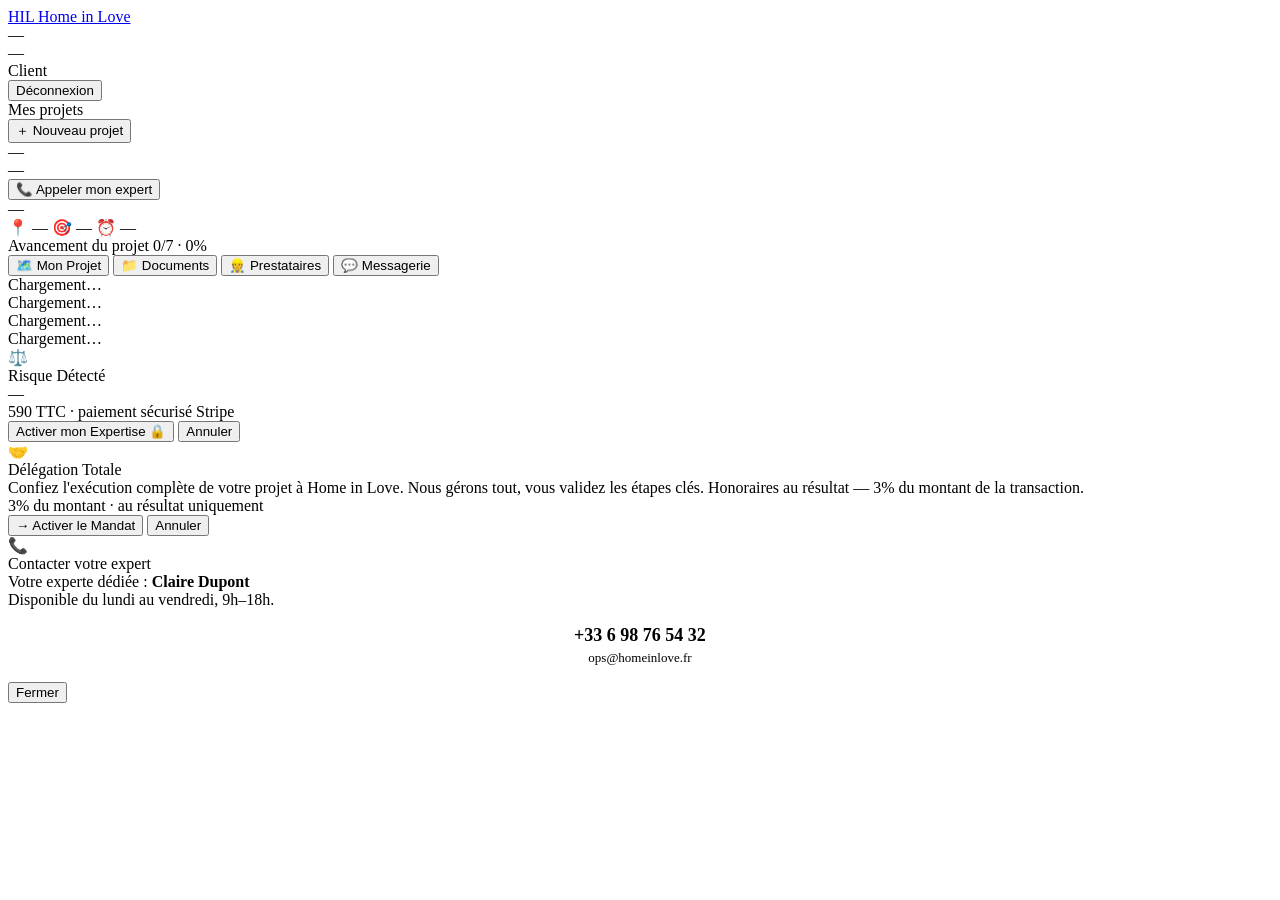
==== dashboard.html @ 9dee85a4 "Create dashboard.html" ====
<!DOCTYPE html>
<html lang="fr">
<head>
<meta charset="UTF-8">
<meta name="viewport" content="width=device-width, initial-scale=1.0">
<title>Mon Plan de Vol — Home in Love</title>
<link rel="preconnect" href="https://fonts.googleapis.com">
<link rel="preconnect" href="https://fonts.gstatic.com" crossorigin>
<link href="https://fonts.googleapis.com/css2?family=Lora:ital,wght@0,400;0,600;1,400&family=Plus+Jakarta+Sans:wght@400;600;700;800&display=swap" rel="stylesheet">
<link rel="stylesheet" href="base.css">
<link rel="stylesheet" href="dashboard.css">
</head>
<body>

<!-- ═══════════════════════════════════════════════════════ NAVBAR ══ -->
<nav class="navbar">
  <div class="nav-inner">
    <a href="index.html" class="logo">
      <span class="logo-mark">HIL</span>
      <span class="logo-text">Home in Love</span>
    </a>
    <div class="nav-user">
      <div class="nav-avatar" id="navAvatar">—</div>
      <div class="nav-user-info">
        <div class="nav-user-name" id="navName">—</div>
        <div class="nav-user-role">Client</div>
      </div>
    </div>
    <div class="nav-right">
      <button class="btn-logout" onclick="authLogout()">Déconnexion</button>
    </div>
  </div>
</nav>

<!-- ══════════════════════════════════════════ ONBOARDING BANNER ══ -->
<div class="onboarding-banner" id="onboardingBanner" style="display:none">
  <div class="onboarding-content">
    <div class="onboarding-icon">🗺️</div>
    <div>
      <div class="onboarding-title">Bienvenue sur votre Plan de Vol</div>
      <div class="onboarding-text">Home in Love coordonne votre projet immobilier de A à Z, avec transparence et rigueur. Suivez chaque étape, accédez à vos documents et échangez avec votre expert — tout en un seul endroit.</div>
    </div>
  </div>
  <button class="onboarding-close" onclick="closeOnboarding()">✕</button>
</div>

<!-- ════════════════════════════════════════════════ APP SHELL ══ -->
<div class="app-shell">

  <!-- SIDEBAR -->
  <aside class="dash-sidebar">
    <div class="sidebar-section">
      <div class="sidebar-section-label">Mes projets</div>
    </div>
    <div class="project-list" id="sidebarProjectList"></div>
    <div class="sidebar-footer">
      <button class="btn btn-primary btn-sm w-full" onclick="openNewProject()">＋ Nouveau projet</button>
    </div>
  </aside>

  <!-- MAIN -->
  <main class="dash-main">

    <!-- PROJECT HEADER -->
    <div class="proj-header">
      <div class="proj-header-top">
        <div class="proj-header-left">
          <div class="proj-header-badge" id="projBadge">—</div>
          <div class="proj-header-offre" id="projOffreBadge">—</div>
        </div>
        <div class="proj-header-ctas">
          <button class="btn-cta-expert" onclick="openExpertModal()">📞 Appeler mon expert</button>
          <button class="btn-cta-deleguer" id="ctaDeleguer" style="display:none" onclick="openDeleguerModal()">🤝 Tout déléguer</button>
        </div>
      </div>
      <div class="proj-header-title" id="projTitle">—</div>
      <div class="proj-header-meta">
        <span>📍 <span id="projAdresse">—</span></span>
        <span>🎯 <span id="projObjectif">—</span></span>
        <span>⏰ <span id="projDeadline">—</span></span>
      </div>
      <div class="proj-progress-row">
        <span>Avancement du projet</span>
        <span id="projProgressPct">0/7 · 0%</span>
      </div>
      <div class="proj-progress-bar">
        <div class="proj-progress-fill" id="projProgressFill" style="width:0%"></div>
      </div>
    </div>

    <!-- TABS -->
    <div class="dash-tabs">
      <button class="dash-tab active" data-tab="tab-projet">🗺️ Mon Projet</button>
      <button class="dash-tab" data-tab="tab-documents">📁 Documents</button>
      <button class="dash-tab" data-tab="tab-prestataires">👷 Prestataires</button>
      <button class="dash-tab" data-tab="tab-messagerie">💬 Messagerie</button>
    </div>

    <!-- TAB: MON PROJET -->
    <div class="tab-pane active" id="tab-projet">
      <div id="projetContent">
        <div class="loading-state">Chargement…</div>
      </div>
    </div>

    <!-- TAB: DOCUMENTS -->
    <div class="tab-pane" id="tab-documents">
      <div id="docsContent">
        <div class="loading-state">Chargement…</div>
      </div>
    </div>

    <!-- TAB: PRESTATAIRES -->
    <div class="tab-pane" id="tab-prestataires">
      <div id="prestContent">
        <div class="loading-state">Chargement…</div>
      </div>
    </div>

    <!-- TAB: MESSAGERIE -->
    <div class="tab-pane" id="tab-messagerie">
      <div id="msgContent">
        <div class="loading-state">Chargement…</div>
      </div>
    </div>

  </main>
</div>

<!-- ══════════════════════════════════════ MODAL EXPERTISE ══ -->
<div class="modal-overlay" id="expertiseModal" onclick="closeModalOutside(event,'expertiseModal')">
  <div class="modal-box">
    <div class="modal-expertise-icon" id="expertiseModalIcon">⚖️</div>
    <div class="modal-title" id="expertiseModalTitle">Risque Détecté</div>
    <div class="modal-desc" id="expertiseModalDesc">—</div>
    <div class="modal-price"><span id="expertiseModalPrix">590</span> <span class="modal-price-note">TTC · paiement sécurisé Stripe</span></div>
    <button class="btn-modal-primary" id="expertiseModalBtn">Activer mon Expertise 🔒</button>
    <button class="btn-modal-secondary" onclick="closeModal('expertiseModal')">Annuler</button>
  </div>
</div>

<!-- ══════════════════════════════════════ MODAL DÉLÉGUER ══ -->
<div class="modal-overlay" id="deleguerModal" onclick="closeModalOutside(event,'deleguerModal')">
  <div class="modal-box">
    <div class="modal-expertise-icon">🤝</div>
    <div class="modal-title">Délégation Totale</div>
    <div class="modal-desc">Confiez l'exécution complète de votre projet à Home in Love. Nous gérons tout, vous validez les étapes clés. Honoraires au résultat — 3% du montant de la transaction.</div>
    <div class="modal-price">3% <span class="modal-price-note">du montant · au résultat uniquement</span></div>
    <button class="btn-modal-primary" onclick="closeModal('deleguerModal')">→ Activer le Mandat</button>
    <button class="btn-modal-secondary" onclick="closeModal('deleguerModal')">Annuler</button>
  </div>
</div>

<!-- ══════════════════════════════════════ MODAL EXPERT ══ -->
<div class="modal-overlay" id="expertModal" onclick="closeModalOutside(event,'expertModal')">
  <div class="modal-box">
    <div class="modal-expertise-icon">📞</div>
    <div class="modal-title">Contacter votre expert</div>
    <div class="modal-desc">Votre experte dédiée : <strong>Claire Dupont</strong><br>Disponible du lundi au vendredi, 9h–18h.</div>
    <div style="margin:16px 0;text-align:center">
      <div style="font-size:18px;font-weight:700">+33 6 98 76 54 32</div>
      <div style="font-size:13px;color:var(--muted);margin-top:4px">ops@homeinlove.fr</div>
    </div>
    <button class="btn-modal-primary" onclick="closeModal('expertModal')">Fermer</button>
  </div>
</div>

<script src="auth.js"></script>
<script src="dashboard.js"></script>
</body>
</html>
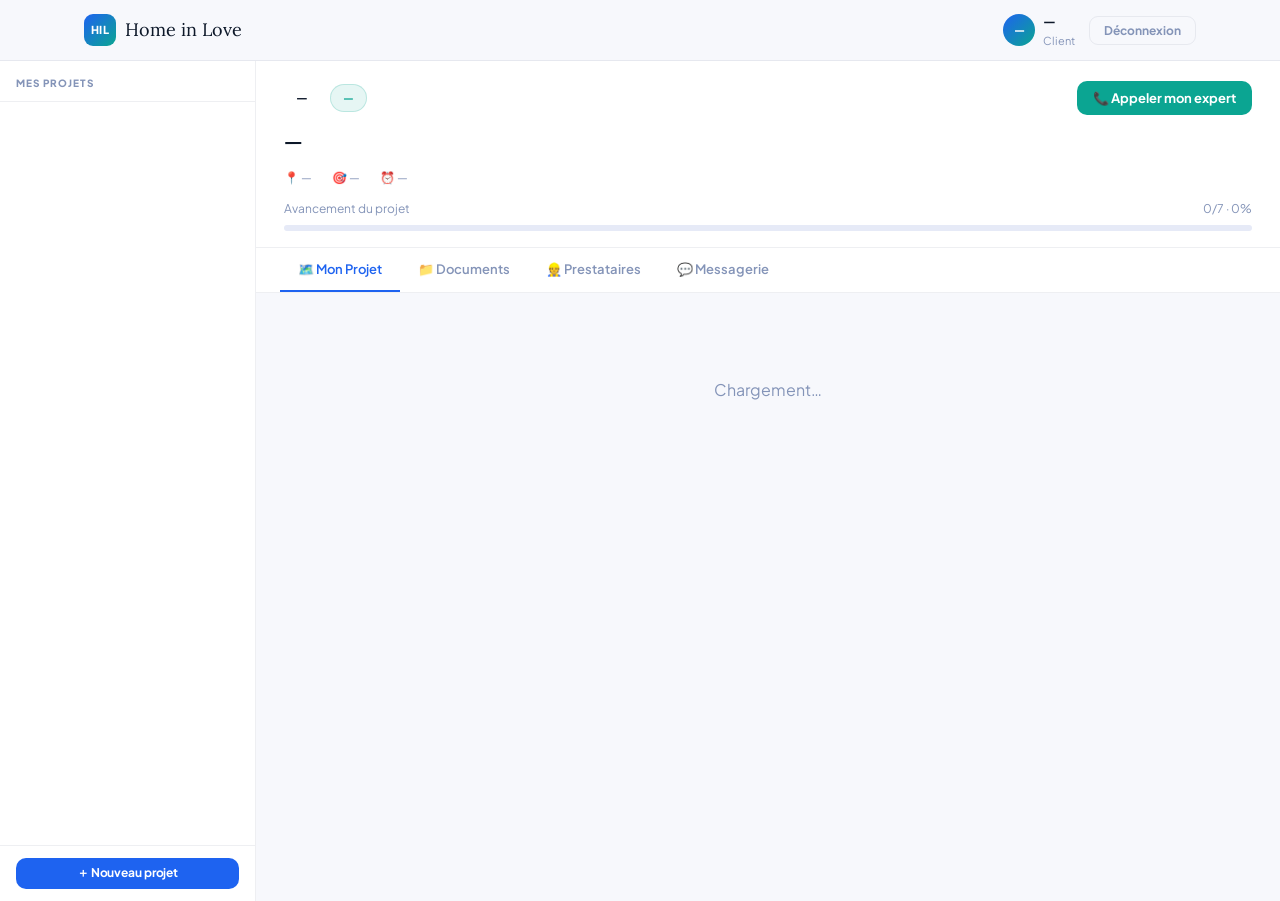
==== commit 8c201eb4: "Update dashboard.html" ====
--- a/dashboard.html
+++ b/dashboard.html
@@ -7,8 +7,8 @@
 <link rel="preconnect" href="https://fonts.googleapis.com">
 <link rel="preconnect" href="https://fonts.gstatic.com" crossorigin>
 <link href="https://fonts.googleapis.com/css2?family=Lora:ital,wght@0,400;0,600;1,400&family=Plus+Jakarta+Sans:wght@400;600;700;800&display=swap" rel="stylesheet">
-<link rel="stylesheet" href="base.css">
-<link rel="stylesheet" href="dashboard.css">
+<link rel="stylesheet" href="css/base.css">
+<link rel="stylesheet" href="css/dashboard.css">
 </head>
 <body>
 
@@ -159,13 +159,13 @@
     <div class="modal-desc">Votre experte dédiée : <strong>Claire Dupont</strong><br>Disponible du lundi au vendredi, 9h–18h.</div>
     <div style="margin:16px 0;text-align:center">
       <div style="font-size:18px;font-weight:700">+33 6 98 76 54 32</div>
-      <div style="font-size:13px;color:var(--muted);margin-top:4px">ops@homeinlove.fr</div>
+      <div style="font-size:13px;color:var(--muted);margin-top:4px"><a href="/cdn-cgi/l/email-protection" class="__cf_email__" data-cfemail="a6c9d6d5e6cec9cbc3cfc8cac9d0c388c0d4">[email&#160;protected]</a></div>
     </div>
-    <button class="btn-modal-primary" onclick="closeModal('expertModal')">Fermer</button>
+    <button class="btn-modal-primary" onclick="closeModal('expertModal')>Fermer</button>
   </div>
 </div>
 
-<script src="auth.js"></script>
-<script src="dashboard.js"></script>
+<script src="js/auth.js"></script>
+<script src="js/dashboard.js"></script>
 </body>
 </html>
--- a/css/base.css
+++ b/css/base.css
@@ -0,0 +1,476 @@
+/* ─── VARIABLES ──────────────────────────────────────────────────────────── */
+:root {
+  --accent:   #1e63f0;
+  --accent-l: rgba(30,99,240,0.09);
+  --teal:     #0ba592;
+  --teal-l:   rgba(11,165,146,0.09);
+  --gold:     #c47a00;
+  --gold-l:   rgba(196,122,0,0.09);
+  --green:    #16a34a;
+  --green-l:  rgba(22,163,74,0.09);
+  --purple:   #7c3aed;
+  --purple-l: rgba(124,58,237,0.09);
+  --red:      #e02424;
+
+  /* Light theme */
+  --bg:      #f7f8fc;
+  --surf:    #ffffff;
+  --surf2:   #f0f3fb;
+  --surf3:   #e6eaf7;
+  --border:  rgba(15,30,80,0.07);
+  --text:    #0d1829;
+  --muted:   #8494b8;
+  --shadow:  rgba(0,0,0,0.07);
+}
+
+body.dark {
+  --bg:      #08111e;
+  --surf:    #101826;
+  --surf2:   #19243a;
+  --surf3:   #212d45;
+  --border:  rgba(255,255,255,0.06);
+  --text:    #dde4f8;
+  --muted:   #4e6080;
+  --shadow:  rgba(0,0,0,0.3);
+}
+
+/* ─── RESET ──────────────────────────────────────────────────────────────── */
+*, *::before, *::after { box-sizing: border-box; margin: 0; padding: 0; }
+html { scroll-behavior: smooth; }
+body {
+  font-family: 'Plus Jakarta Sans', sans-serif;
+  background: var(--bg);
+  color: var(--text);
+  transition: background 0.35s, color 0.35s;
+  line-height: 1.6;
+}
+a { text-decoration: none; color: inherit; }
+button { font-family: inherit; cursor: pointer; }
+img { max-width: 100%; }
+::-webkit-scrollbar { width: 5px; }
+::-webkit-scrollbar-thumb { background: var(--surf3); border-radius: 3px; }
+
+/* ─── TYPOGRAPHY ─────────────────────────────────────────────────────────── */
+.lora { font-family: 'Lora', serif; }
+h1, h2, h3 { font-family: 'Lora', serif; line-height: 1.15; }
+h1 { font-size: clamp(32px, 5vw, 58px); font-weight: 600; }
+h2 { font-size: clamp(24px, 3.5vw, 38px); font-weight: 600; }
+h3 { font-size: 16px; font-weight: 700; font-family: 'Plus Jakarta Sans', sans-serif; }
+
+.text-accent  { color: var(--accent); }
+.text-teal    { color: var(--teal); }
+.text-gold    { color: var(--gold); }
+.text-green   { color: var(--green); }
+.text-purple  { color: var(--purple); }
+.text-muted   { color: var(--muted); }
+.text-center  { text-align: center; }
+
+.gradient-text {
+  background: linear-gradient(135deg, var(--accent) 0%, var(--teal) 100%);
+  -webkit-background-clip: text;
+  -webkit-text-fill-color: transparent;
+  background-clip: text;
+}
+
+/* ─── LAYOUT ─────────────────────────────────────────────────────────────── */
+.container {
+  max-width: 1160px;
+  margin: 0 auto;
+  padding: 0 24px;
+}
+.section { padding: 72px 0; }
+.section-tinted { background: var(--surf2); }
+
+/* ─── CARD ───────────────────────────────────────────────────────────────── */
+.card {
+  background: var(--surf);
+  border: 1px solid var(--border);
+  border-radius: 18px;
+  transition: box-shadow 0.22s, transform 0.22s;
+}
+.card-lift:hover {
+  transform: translateY(-3px);
+  box-shadow: 0 14px 40px var(--shadow);
+}
+
+/* ─── BUTTONS ────────────────────────────────────────────────────────────── */
+.btn {
+  display: inline-flex;
+  align-items: center;
+  justify-content: center;
+  gap: 6px;
+  border: none;
+  border-radius: 12px;
+  font-weight: 700;
+  font-size: 14px;
+  padding: 11px 22px;
+  cursor: pointer;
+  transition: all 0.18s;
+  letter-spacing: -0.01em;
+  white-space: nowrap;
+}
+.btn-sm  { padding: 8px 16px; font-size: 13px; border-radius: 10px; }
+.btn-lg  { padding: 14px 30px; font-size: 15px; }
+.w-full  { width: 100%; justify-content: center; }
+
+.btn-primary {
+  background: var(--accent);
+  color: #fff;
+}
+.btn-primary:hover {
+  filter: brightness(1.1);
+  transform: translateY(-1px);
+  box-shadow: 0 8px 24px rgba(30,99,240,0.4);
+}
+
+.btn-teal {
+  background: var(--teal);
+  color: #fff;
+}
+.btn-teal:hover {
+  filter: brightness(1.08);
+  transform: translateY(-1px);
+  box-shadow: 0 8px 24px rgba(11,165,146,0.4);
+}
+
+.btn-outline {
+  background: transparent;
+  color: var(--text);
+  border: 1.5px solid var(--border);
+}
+.btn-outline:hover {
+  background: var(--surf2);
+  border-color: var(--muted);
+}
+
+.btn-ghost {
+  background: transparent;
+  color: var(--muted);
+  border: none;
+  font-size: 13px;
+  font-weight: 600;
+  padding: 6px 10px;
+  border-radius: 8px;
+}
+.btn-ghost:hover { background: var(--surf2); color: var(--text); }
+
+/* ─── NAVBAR ─────────────────────────────────────────────────────────────── */
+.navbar {
+  position: sticky;
+  top: 0;
+  z-index: 100;
+  background: rgba(var(--bg-rgb, 247,248,252), 0.88);
+  backdrop-filter: blur(22px);
+  border-bottom: 1px solid var(--border);
+  transition: background 0.35s;
+}
+body.dark .navbar { background: rgba(8,17,30,0.9); }
+body.light .navbar { background: rgba(247,248,252,0.9); }
+
+.nav-inner {
+  max-width: 1160px;
+  margin: 0 auto;
+  padding: 0 24px;
+  height: 60px;
+  display: flex;
+  align-items: center;
+  gap: 16px;
+}
+
+.logo {
+  display: flex;
+  align-items: center;
+  gap: 9px;
+  flex-shrink: 0;
+}
+.logo-mark {
+  width: 32px;
+  height: 32px;
+  border-radius: 9px;
+  background: linear-gradient(135deg, var(--accent), var(--teal));
+  display: flex;
+  align-items: center;
+  justify-content: center;
+  color: #fff;
+  font-size: 16px;
+  font-weight: 800;
+  overflow: hidden;
+}
+.logo-mark img { width: 100%; height: 100%; object-fit: cover; }
+.logo-text {
+  font-family: 'Lora', serif;
+  font-size: 19px;
+  color: var(--text);
+}
+
+.nav-links {
+  display: flex;
+  align-items: center;
+  gap: 2px;
+  flex: 1;
+  justify-content: center;
+}
+.nav-link {
+  background: transparent;
+  border: none;
+  padding: 8px 14px;
+  border-radius: 10px;
+  font-weight: 600;
+  font-size: 13px;
+  color: var(--muted);
+  cursor: pointer;
+  transition: all 0.18s;
+  text-decoration: none;
+  white-space: nowrap;
+}
+.nav-link:hover, .nav-link.active { color: var(--accent); background: var(--accent-l); }
+
+.nav-right { display: flex; align-items: center; gap: 10px; flex-shrink: 0; }
+
+.btn-theme {
+  background: var(--surf2);
+  border: 1px solid var(--border);
+  border-radius: 9px;
+  padding: 6px 10px;
+  font-size: 15px;
+  cursor: pointer;
+  transition: all 0.2s;
+}
+.btn-theme:hover { background: var(--surf3); }
+
+.nav-burger { display: none; background: none; border: none; font-size: 22px; color: var(--text); cursor: pointer; }
+
+.nav-mobile {
+  display: none;
+  flex-direction: column;
+  border-top: 1px solid var(--border);
+  padding: 8px 16px 12px;
+}
+.nav-mobile.open { display: flex; }
+.nav-mobile-link {
+  padding: 10px 8px;
+  font-weight: 600;
+  font-size: 14px;
+  color: var(--text);
+  border-bottom: 1px solid var(--border);
+  text-decoration: none;
+}
+.nav-mobile-link:last-child { border: none; }
+
+@media (max-width: 768px) {
+  .nav-links, .nav-right { display: none; }
+  .nav-burger { display: block; margin-left: auto; }
+}
+
+/* ─── SECTION HEADER ─────────────────────────────────────────────────────── */
+.section-header { text-align: center; margin-bottom: 48px; }
+.section-label {
+  font-size: 11px;
+  font-weight: 800;
+  text-transform: uppercase;
+  letter-spacing: 0.09em;
+  margin-bottom: 10px;
+}
+.section-title { color: var(--text); margin-bottom: 8px; }
+.section-sub { color: var(--muted); font-size: 15px; }
+
+/* ─── GRIDS ──────────────────────────────────────────────────────────────── */
+.grid-2 { display: grid; grid-template-columns: 1fr 1fr; gap: 20px; }
+.grid-3 { display: grid; grid-template-columns: repeat(3, 1fr); gap: 20px; }
+.grid-4 { display: grid; grid-template-columns: repeat(4, 1fr); gap: 16px; }
+
+@media (max-width: 1024px) { .grid-4 { grid-template-columns: repeat(2, 1fr); } }
+@media (max-width: 768px)  { .grid-3, .grid-2 { grid-template-columns: 1fr; } }
+@media (max-width: 640px)  { .grid-4 { grid-template-columns: 1fr; } }
+
+/* ─── BADGES & TAGS ──────────────────────────────────────────────────────── */
+.badge {
+  display: inline-flex;
+  align-items: center;
+  padding: 3px 10px;
+  border-radius: 100px;
+  font-size: 11px;
+  font-weight: 800;
+  letter-spacing: 0.02em;
+}
+.badge-green { background: var(--green-l); color: var(--green); border: 1px solid rgba(22,163,74,0.2); }
+.badge-teal  { background: var(--teal-l);  color: var(--teal);  border: 1px solid rgba(11,165,146,0.2); }
+.badge-gold  { background: var(--gold-l);  color: var(--gold);  border: 1px solid rgba(196,122,0,0.2); }
+.badge-accent{ background: var(--accent-l);color: var(--accent);border: 1px solid rgba(30,99,240,0.2); }
+
+.tag {
+  display: inline-flex;
+  align-items: center;
+  padding: 3px 9px;
+  border-radius: 100px;
+  font-size: 11px;
+  font-weight: 700;
+}
+.tag-accent { background: var(--accent-l); color: var(--accent); }
+.tag-teal   { background: var(--teal-l);   color: var(--teal); }
+.tag-gold   { background: var(--gold-l);   color: var(--gold); }
+.tag-purple { background: var(--purple-l); color: var(--purple); }
+.tag { background: var(--surf2); color: var(--muted); }
+
+/* ─── ICON BACKGROUNDS ───────────────────────────────────────────────────── */
+.accent-bg { background: var(--accent-l); }
+.teal-bg   { background: var(--teal-l); }
+.gold-bg   { background: var(--gold-l); }
+.purple-bg { background: var(--purple-l); }
+
+/* ─── PROGRESS BAR ───────────────────────────────────────────────────────── */
+.progress-bar {
+  height: 6px;
+  background: var(--surf3);
+  border-radius: 100px;
+  overflow: hidden;
+}
+.progress-fill {
+  height: 100%;
+  background: linear-gradient(90deg, var(--accent), var(--teal));
+  border-radius: 100px;
+  transition: width 0.6s cubic-bezier(.22,1,.36,1);
+}
+
+/* ─── FORMS ──────────────────────────────────────────────────────────────── */
+input, textarea, select {
+  background: var(--surf2);
+  border: 1.5px solid var(--border);
+  border-radius: 11px;
+  padding: 11px 14px;
+  font-size: 14px;
+  color: var(--text);
+  width: 100%;
+  outline: none;
+  transition: border 0.2s;
+  font-family: inherit;
+}
+input:focus, textarea:focus, select:focus {
+  border-color: var(--accent);
+  box-shadow: 0 0 0 3px rgba(30,99,240,0.12);
+}
+select { appearance: none; cursor: pointer; }
+label {
+  display: block;
+  font-size: 11px;
+  font-weight: 800;
+  color: var(--muted);
+  margin-bottom: 5px;
+  text-transform: uppercase;
+  letter-spacing: 0.07em;
+}
+textarea { resize: vertical; }
+
+/* ─── MODAL ──────────────────────────────────────────────────────────────── */
+.modal-bg {
+  position: fixed;
+  inset: 0;
+  background: rgba(0,0,0,0.55);
+  backdrop-filter: blur(10px);
+  z-index: 300;
+  display: flex;
+  align-items: center;
+  justify-content: center;
+  animation: fadeIn 0.2s;
+}
+.modal-bg[hidden] { display: none; }
+
+.modal-box {
+  background: var(--surf);
+  border-radius: 22px;
+  padding: 32px;
+  width: 92%;
+  max-width: 500px;
+  border: 1px solid var(--border);
+  animation: modalUp 0.28s cubic-bezier(.22,1,.36,1);
+  max-height: 90vh;
+  overflow-y: auto;
+}
+
+.modal-header {
+  display: flex;
+  justify-content: space-between;
+  align-items: flex-start;
+  margin-bottom: 20px;
+  gap: 12px;
+}
+.modal-title { font-size: 20px; color: var(--text); margin-bottom: 4px; }
+.modal-sub   { font-size: 13px; color: var(--muted); }
+.modal-tag   { display: inline-block; padding: 3px 10px; border-radius: 7px; font-size: 11px; font-weight: 800; text-transform: uppercase; letter-spacing: 0.06em; margin-bottom: 8px; }
+
+.modal-close {
+  background: var(--surf2);
+  border: none;
+  border-radius: 8px;
+  padding: 6px 10px;
+  font-size: 16px;
+  color: var(--muted);
+  cursor: pointer;
+  flex-shrink: 0;
+  transition: all 0.15s;
+}
+.modal-close:hover { background: var(--surf3); color: var(--text); }
+
+.modal-notice {
+  background: var(--accent-l);
+  border: 1px solid rgba(30,99,240,0.2);
+  border-radius: 11px;
+  padding: 10px 14px;
+  font-size: 13px;
+  color: var(--accent);
+  font-weight: 600;
+  margin-bottom: 20px;
+}
+
+.modal-form { display: flex; flex-direction: column; gap: 16px; }
+.form-row { display: grid; grid-template-columns: 1fr 1fr; gap: 12px; }
+.form-group { display: flex; flex-direction: column; }
+.form-note { text-align: center; font-size: 11px; color: var(--muted); margin-top: -8px; }
+
+@media (max-width: 520px) { .form-row { grid-template-columns: 1fr; } }
+
+.form-success {
+  text-align: center;
+  padding: 20px 0;
+}
+.success-icon { font-size: 52px; margin-bottom: 12px; }
+.form-success h3 { font-size: 22px; color: var(--text); margin-bottom: 8px; }
+.form-success p  { color: var(--muted); font-size: 14px; }
+
+/* ─── FOOTER ─────────────────────────────────────────────────────────────── */
+.footer {
+  border-top: 1px solid var(--border);
+  padding: 28px 0;
+  margin-top: 40px;
+}
+.footer-links {
+  display: flex;
+  justify-content: center;
+  gap: 20px;
+  flex-wrap: wrap;
+  margin-bottom: 12px;
+}
+.footer-links a {
+  font-size: 13px;
+  color: var(--muted);
+  font-weight: 600;
+  transition: color 0.18s;
+}
+.footer-links a:hover { color: var(--text); }
+.footer-copy { text-align: center; font-size: 12px; color: var(--muted); }
+
+/* ─── ANIMATIONS ─────────────────────────────────────────────────────────── */
+@keyframes fadeIn  { from { opacity: 0; } to { opacity: 1; } }
+@keyframes modalUp { from { transform: translateY(36px); opacity: 0; } to { transform: translateY(0); opacity: 1; } }
+@keyframes slideIn { from { opacity: 0; transform: translateY(14px); } to { opacity: 1; transform: translateY(0); } }
+@keyframes pulse   { 0%,100%{box-shadow:0 0 0 0 rgba(30,99,240,0.4)} 50%{box-shadow:0 0 0 8px rgba(30,99,240,0)} }
+
+.anim-in { animation: slideIn 0.32s cubic-bezier(.22,1,.36,1); }
+
+/* ─── UTILS ──────────────────────────────────────────────────────────────── */
+.link-accent { color: var(--accent); font-weight: 700; text-decoration: underline; }
+.link-accent:hover { opacity: 0.8; }
+
+.logo-mark { width:36px;height:36px;border-radius:50%;overflow:hidden;display:flex;align-items:center;justify-content:center; }
+.logo-mark img { width:100%;height:100%;object-fit:cover; }
+.logo-img { width:36px;height:36px;border-radius:50%;object-fit:cover;flex-shrink:0; }
--- a/css/dashboard.css
+++ b/css/dashboard.css
@@ -0,0 +1,471 @@
+/* ═══════════════════════════════════════════════════════════════════════════
+   dashboard.css — Home in Love | Plan de Vol Client
+   Requires: base.css + Plus Jakarta Sans + Lora
+   ═══════════════════════════════════════════════════════════════════════════ */
+
+/* ─── APP SHELL ─────────────────────────────────────────────────────────── */
+.app-shell { display:flex; min-height:calc(100vh - 60px); }
+
+/* ─── NAVBAR ─────────────────────────────────────────────────────────────── */
+.navbar {
+  position:sticky; top:0; z-index:100;
+  background:rgba(247,248,252,0.96);
+  backdrop-filter:blur(20px);
+  border-bottom:1px solid var(--border);
+}
+body.dark .navbar { background:rgba(8,17,30,0.96); }
+.nav-inner { padding:0 24px; height:60px; display:flex; align-items:center; gap:14px; }
+.logo { display:flex; align-items:center; gap:9px; text-decoration:none; }
+.logo-mark {
+  width:32px; height:32px; border-radius:9px;
+  background:linear-gradient(135deg,var(--accent),var(--teal));
+  display:flex; align-items:center; justify-content:center;
+  color:#fff; font-size:11px; font-weight:800; letter-spacing:.5px;
+}
+.logo-text { font-family:'Lora',serif; font-size:18px; color:var(--text); }
+.nav-user { display:flex; align-items:center; gap:8px; margin-left:auto; }
+.nav-avatar {
+  width:32px; height:32px; border-radius:50%;
+  background:linear-gradient(135deg,var(--accent),var(--teal));
+  display:flex; align-items:center; justify-content:center;
+  color:#fff; font-size:11px; font-weight:800;
+}
+.nav-user-name { font-size:13px; font-weight:700; color:var(--text); }
+.nav-user-role { font-size:11px; color:var(--muted); }
+.nav-right { display:flex; align-items:center; gap:8px; }
+.btn-logout {
+  background:transparent; border:1.5px solid var(--border);
+  border-radius:9px; padding:6px 14px; font-size:12px;
+  font-weight:700; color:var(--muted); cursor:pointer; transition:all .15s;
+}
+.btn-logout:hover { color:var(--red); border-color:var(--red); }
+
+/* ─── ONBOARDING BANNER ─────────────────────────────────────────────────── */
+.onboarding-banner {
+  display:flex; align-items:flex-start; gap:16px;
+  background:linear-gradient(135deg,rgba(30,99,240,.06),rgba(11,165,146,.06));
+  border-bottom:1px solid var(--border);
+  padding:16px 24px;
+}
+.onboarding-content { display:flex; align-items:flex-start; gap:14px; flex:1; }
+.onboarding-icon { font-size:28px; flex-shrink:0; margin-top:2px; }
+.onboarding-title { font-weight:700; font-size:15px; color:var(--text); margin-bottom:4px; }
+.onboarding-text { font-size:13px; color:var(--muted); line-height:1.5; }
+.onboarding-close {
+  background:transparent; border:none; font-size:18px; color:var(--muted);
+  cursor:pointer; padding:4px; line-height:1;
+}
+
+/* ─── SIDEBAR ────────────────────────────────────────────────────────────── */
+.dash-sidebar {
+  width:256px; flex-shrink:0; background:var(--surf);
+  border-right:1px solid var(--border);
+  display:flex; flex-direction:column;
+  position:sticky; top:60px;
+  height:calc(100vh - 60px); overflow-y:auto;
+}
+.sidebar-section { padding:14px 16px 10px; border-bottom:1px solid var(--border); }
+.sidebar-section-label {
+  font-size:10px; font-weight:800; text-transform:uppercase;
+  letter-spacing:.1em; color:var(--muted);
+}
+.project-list { padding:4px 0; flex:1; }
+.project-item {
+  display:flex; align-items:flex-start; gap:10px;
+  padding:10px 16px; cursor:pointer;
+  border-left:3px solid transparent;
+  transition:all .15s;
+}
+.project-item:hover { background:var(--surf2); }
+.project-item.active { border-left-color:var(--accent); background:var(--accent-l); }
+.project-item.active .proj-item-name { color:var(--accent); }
+.proj-type-dot { width:8px; height:8px; border-radius:50%; flex-shrink:0; margin-top:5px; }
+.proj-item-name { font-size:13px; font-weight:600; line-height:1.3; color:var(--text); }
+.proj-item-meta { font-size:11px; color:var(--muted); margin-top:2px; }
+.proj-item-phase { font-size:10px; color:var(--accent); margin-top:3px; font-weight:600; }
+.sidebar-footer { padding:12px 16px; border-top:1px solid var(--border); margin-top:auto; }
+
+/* ─── BUTTONS GÉNÉRAUX ───────────────────────────────────────────────────── */
+.btn { display:inline-flex; align-items:center; justify-content:center; gap:6px; border:none; cursor:pointer; font-family:inherit; transition:all .15s; }
+.btn-primary { background:var(--accent); color:#fff; border-radius:10px; font-weight:700; font-size:13px; padding:9px 16px; }
+.btn-primary:hover { opacity:.88; }
+.btn-sm { padding:7px 12px; font-size:12px; }
+.w-full { width:100%; }
+
+/* ─── MAIN ───────────────────────────────────────────────────────────────── */
+.dash-main { flex:1; overflow:hidden; display:flex; flex-direction:column; }
+
+/* ─── PROJECT HEADER ─────────────────────────────────────────────────────── */
+.proj-header {
+  background:var(--surf); border-bottom:1px solid var(--border);
+  padding:20px 28px 16px;
+}
+.proj-header-top { display:flex; align-items:center; justify-content:space-between; margin-bottom:10px; }
+.proj-header-left { display:flex; align-items:center; gap:10px; }
+.proj-header-badge {
+  display:inline-flex; align-items:center;
+  padding:4px 12px; border-radius:100px;
+  font-size:12px; font-weight:700;
+}
+.proj-header-offre {
+  display:inline-flex; align-items:center;
+  padding:4px 12px; border-radius:100px;
+  font-size:11px; font-weight:700;
+  background:rgba(11,165,146,.1); color:var(--teal);
+  border:1px solid rgba(11,165,146,.2);
+}
+.proj-header-ctas { display:flex; gap:10px; }
+.btn-cta-expert {
+  background:var(--teal); color:#fff; border:none;
+  border-radius:10px; padding:9px 16px; font-size:13px; font-weight:700;
+  cursor:pointer; font-family:inherit; transition:opacity .15s;
+}
+.btn-cta-expert:hover { opacity:.88; }
+.btn-cta-deleguer {
+  background:var(--gold); color:#fff; border:none;
+  border-radius:10px; padding:9px 16px; font-size:13px; font-weight:700;
+  cursor:pointer; font-family:inherit; transition:opacity .15s;
+}
+.btn-cta-deleguer:hover { opacity:.88; }
+.proj-header-title { font-family:'Lora',serif; font-size:22px; font-weight:600; color:var(--text); margin-bottom:8px; }
+.proj-header-meta { display:flex; gap:20px; font-size:12px; color:var(--muted); flex-wrap:wrap; margin-bottom:12px; }
+.proj-progress-row { display:flex; justify-content:space-between; font-size:12px; color:var(--muted); margin-bottom:6px; }
+.proj-progress-bar { height:6px; background:var(--surf3); border-radius:3px; overflow:hidden; }
+.proj-progress-fill { height:100%; background:linear-gradient(90deg,var(--accent),var(--teal)); border-radius:3px; transition:width .4s; }
+
+/* ─── TABS ───────────────────────────────────────────────────────────────── */
+.dash-tabs {
+  display:flex; gap:0; border-bottom:1px solid var(--border);
+  background:var(--surf); padding:0 24px;
+  position:sticky; top:60px; z-index:10;
+}
+.dash-tab {
+  background:transparent; border:none; border-bottom:2px solid transparent;
+  padding:13px 18px; font-size:13px; font-weight:600; color:var(--muted);
+  cursor:pointer; font-family:inherit; transition:all .15s; white-space:nowrap;
+}
+.dash-tab:hover { color:var(--text); }
+.dash-tab.active { color:var(--accent); border-bottom-color:var(--accent); }
+
+/* ─── TAB PANES ──────────────────────────────────────────────────────────── */
+.tab-pane { display:none; padding:24px 28px; overflow-y:auto; }
+.tab-pane.active { display:block; }
+.loading-state { text-align:center; padding:60px; color:var(--muted); }
+
+/* ═══════════════════════════════════════════════════════════════════════════
+   ONGLET MON PROJET
+   ═══════════════════════════════════════════════════════════════════════════ */
+
+/* ── Barre de santé ── */
+.sante-section { margin-bottom:28px; }
+.sante-title { font-size:11px; font-weight:800; text-transform:uppercase; letter-spacing:.08em; color:var(--muted); margin-bottom:12px; }
+.sante-grid { display:grid; grid-template-columns:repeat(5,1fr); gap:12px; }
+@media (max-width:1100px) { .sante-grid { grid-template-columns:repeat(3,1fr); } }
+.sante-card {
+  background:var(--surf); border:1.5px solid var(--border);
+  border-radius:14px; padding:14px; text-align:center;
+  transition:all .2s;
+}
+.sante-card.sante-risk { border-color:rgba(224,36,36,.25); background:rgba(224,36,36,.03); }
+.sante-card.sante-ok   { border-color:rgba(22,163,74,.25);  background:rgba(22,163,74,.03);  }
+.sante-icon { font-size:24px; margin-bottom:6px; }
+.sante-label { font-size:12px; font-weight:700; color:var(--text); margin-bottom:4px; }
+.sante-status { font-size:11px; color:var(--muted); margin-bottom:8px; }
+.sante-card.sante-risk .sante-status { color:var(--red); }
+.sante-card.sante-ok  .sante-status  { color:var(--green); }
+.btn-resoudre {
+  background:var(--accent); color:#fff; border:none;
+  border-radius:8px; padding:6px 14px; font-size:11px; font-weight:700;
+  cursor:pointer; font-family:inherit; width:100%;
+}
+
+/* ── Plan de route ── */
+.plan-section {
+  background:var(--surf); border:1px solid var(--border);
+  border-radius:16px; padding:20px 24px; margin-bottom:28px;
+}
+.plan-header { display:flex; justify-content:space-between; align-items:center; margin-bottom:20px; }
+.plan-title { font-size:13px; font-weight:800; text-transform:uppercase; letter-spacing:.07em; color:var(--muted); }
+.plan-step { font-size:13px; font-weight:700; color:var(--accent); }
+.plan-steps { display:flex; align-items:center; gap:0; overflow-x:auto; padding-bottom:8px; }
+.plan-step-item { display:flex; flex-direction:column; align-items:center; gap:8px; min-width:80px; }
+.plan-step-dot {
+  width:36px; height:36px; border-radius:50%;
+  border:2px solid #ddd;
+  display:flex; align-items:center; justify-content:center;
+  font-size:13px; font-weight:700; color:#fff; flex-shrink:0;
+  transition:all .2s;
+}
+.plan-step-label { font-size:10px; font-weight:600; color:var(--muted); text-align:center; line-height:1.3; max-width:72px; }
+.plan-step-active .plan-step-label { color:var(--accent); font-weight:800; }
+.plan-step-connector { flex:1; height:2px; background:var(--border); min-width:16px; }
+.plan-action {
+  display:flex; align-items:center; justify-content:space-between; gap:12px;
+  background:rgba(30,99,240,.06); border:1px solid rgba(30,99,240,.15);
+  border-radius:12px; padding:14px 18px; margin-top:16px;
+}
+.plan-action-text { font-size:13px; color:var(--text); }
+.plan-alert {
+  display:flex; align-items:center; justify-content:space-between; gap:12px;
+  background:rgba(224,36,36,.06); border:1px solid rgba(224,36,36,.2);
+  border-radius:12px; padding:14px 18px; margin-top:16px;
+}
+.plan-alert-text { font-size:13px; color:var(--text); }
+.btn-debloquer {
+  background:var(--accent); color:#fff; border:none;
+  border-radius:10px; padding:9px 18px; font-size:12px; font-weight:700;
+  cursor:pointer; font-family:inherit; white-space:nowrap; flex-shrink:0;
+}
+
+/* ── Timeline Parcours ── */
+.timeline-section { }
+.timeline-title { font-size:11px; font-weight:800; text-transform:uppercase; letter-spacing:.08em; color:var(--muted); margin-bottom:16px; }
+.tl-phase {
+  position:relative; padding-left:24px;
+  border-left:2px solid var(--border);
+  margin-bottom:28px;
+}
+.tl-phase-locked {
+  border-left-color:rgba(224,36,36,.4);
+  opacity:.85;
+}
+.tl-phase-header { display:flex; align-items:flex-start; gap:14px; margin-bottom:14px; padding-left:16px; }
+.tl-phase-dot {
+  width:14px; height:14px; border-radius:50%; flex-shrink:0;
+  margin-top:3px; border:2px solid #fff;
+  position:absolute; left:-8px; top:2px;
+  box-shadow:0 0 0 2px var(--border);
+}
+.tl-phase-info { flex:1; }
+.tl-phase-id { font-size:10px; font-weight:800; text-transform:uppercase; letter-spacing:.1em; color:var(--muted); margin-bottom:2px; }
+.tl-phase-title { font-size:15px; font-weight:700; color:var(--text); margin-bottom:3px; }
+.tl-phase-deadline { font-size:11px; color:var(--muted); }
+.tl-phase-badge { padding:4px 12px; border-radius:100px; font-size:11px; font-weight:700; white-space:nowrap; }
+.tl-locked-msg {
+  margin-left:16px; padding:14px 16px;
+  background:rgba(224,36,36,.05); border:1px solid rgba(224,36,36,.2);
+  border-radius:12px; font-size:13px; color:var(--text);
+  display:flex; align-items:center; justify-content:space-between; gap:12px; flex-wrap:wrap;
+}
+.btn-inline-expertise {
+  background:var(--red); color:#fff; border:none;
+  border-radius:9px; padding:8px 14px; font-size:12px; font-weight:700;
+  cursor:pointer; font-family:inherit; white-space:nowrap;
+}
+
+/* Sous-missions */
+.tl-missions { padding-left:16px; display:flex; flex-direction:column; gap:8px; margin-bottom:12px; }
+.tl-mission {
+  display:flex; align-items:flex-start; gap:12px;
+  background:var(--surf); border:1px solid var(--border);
+  border-radius:10px; padding:10px 14px;
+}
+.tl-mission-dot { width:8px; height:8px; border-radius:50%; flex-shrink:0; margin-top:5px; }
+.tl-mission-body { flex:1; }
+.tl-mission-title { font-size:13px; font-weight:600; color:var(--text); margin-bottom:4px; }
+.tl-mission-meta { display:flex; align-items:center; gap:12px; flex-wrap:wrap; }
+.tl-resp { font-size:11px; font-weight:700; padding:2px 8px; border-radius:100px; }
+.resp-cabinet { background:rgba(30,99,240,.1); color:var(--accent); }
+.resp-moi      { background:rgba(11,165,146,.1); color:var(--teal); }
+.resp-presta   { background:rgba(124,58,237,.1); color:var(--purple); }
+.tl-deadline { font-size:11px; color:var(--muted); }
+.tl-mission-status { font-size:11px; font-weight:700; white-space:nowrap; }
+
+/* Expertises CTA dans timeline */
+.tl-expertises { padding-left:16px; display:flex; gap:8px; flex-wrap:wrap; margin-bottom:10px; }
+.btn-expertise-cta {
+  background:var(--surf2); border:1.5px solid var(--border);
+  border-radius:9px; padding:7px 14px; font-size:12px; font-weight:700; color:var(--text);
+  cursor:pointer; font-family:inherit; transition:all .15s;
+}
+.btn-expertise-cta:hover { border-color:var(--accent); color:var(--accent); background:var(--accent-l); }
+.expertise-active-badge {
+  display:inline-flex; align-items:center; gap:6px;
+  background:rgba(22,163,74,.1); color:var(--green);
+  border:1px solid rgba(22,163,74,.2);
+  border-radius:9px; padding:7px 14px; font-size:12px; font-weight:700;
+}
+
+/* Bouton ajouter mission */
+.btn-add-mission {
+  margin-left:16px; background:transparent; border:1.5px dashed var(--border);
+  border-radius:9px; padding:7px 14px; font-size:12px; font-weight:600; color:var(--muted);
+  cursor:pointer; font-family:inherit; transition:all .15s;
+}
+.btn-add-mission:hover { border-color:var(--accent); color:var(--accent); }
+
+/* CTA Délégation Totale */
+.delegation-cta-block {
+  background:linear-gradient(135deg,#0d1829,#1a2f55);
+  border-radius:16px; padding:24px; text-align:center; margin-top:16px;
+}
+.delegation-cta-title { font-family:'Lora',serif; font-size:20px; color:#fff; margin-bottom:8px; }
+.delegation-cta-sub { font-size:13px; color:rgba(255,255,255,.65); margin-bottom:18px; }
+.btn-delegation {
+  background:var(--gold); color:#fff; border:none;
+  border-radius:12px; padding:12px 28px; font-size:14px; font-weight:700;
+  cursor:pointer; font-family:inherit;
+}
+
+/* ═══════════════════════════════════════════════════════════════════════════
+   ONGLET DOCUMENTS
+   ═══════════════════════════════════════════════════════════════════════════ */
+.docs-header-banner {
+  background:linear-gradient(135deg,rgba(30,99,240,.05),rgba(11,165,146,.05));
+  border:1px solid rgba(30,99,240,.12); border-radius:14px;
+  padding:18px 20px; margin-bottom:24px;
+}
+.docs-banner-title { font-size:14px; font-weight:700; color:var(--text); margin-bottom:6px; }
+.docs-banner-text { font-size:12px; color:var(--muted); line-height:1.6; }
+.docs-section { margin-bottom:20px; }
+.docs-section-title {
+  font-size:10px; font-weight:800; text-transform:uppercase; letter-spacing:.1em;
+  color:var(--accent); margin-bottom:8px;
+}
+.doc-row {
+  display:flex; align-items:center; gap:12px;
+  padding:11px 14px; background:var(--surf); border:1px solid var(--border);
+  border-radius:10px; margin-bottom:6px;
+}
+.doc-check { font-size:16px; flex-shrink:0; }
+.doc-label { flex:1; font-size:13px; color:var(--text); }
+.doc-actions { display:flex; align-items:center; gap:8px; }
+.doc-status { font-size:11px; font-weight:700; padding:3px 10px; border-radius:100px; }
+.doc-recu   { background:rgba(22,163,74,.1);  color:var(--green); }
+.doc-attente{ background:rgba(196,122,0,.1);  color:var(--gold);  }
+.doc-btn-upload, .doc-btn-del {
+  background:var(--surf2); border:1px solid var(--border);
+  border-radius:7px; padding:5px 9px; font-size:13px; cursor:pointer;
+  transition:all .15s;
+}
+.doc-btn-del:hover { background:rgba(224,36,36,.08); border-color:rgba(224,36,36,.2); }
+.docs-upload-zone {
+  border:2px dashed var(--border); border-radius:14px;
+  padding:32px; text-align:center; cursor:pointer; transition:all .2s; margin-top:16px;
+}
+.docs-upload-zone:hover { border-color:var(--accent); background:var(--accent-l); }
+.docs-upload-icon { font-size:28px; margin-bottom:8px; }
+.docs-upload-label { font-size:13px; color:var(--muted); }
+
+/* ═══════════════════════════════════════════════════════════════════════════
+   ONGLET PRESTATAIRES
+   ═══════════════════════════════════════════════════════════════════════════ */
+.prest-grid { display:grid; grid-template-columns:repeat(auto-fill,minmax(260px,1fr)); gap:16px; }
+.prest-card {
+  background:var(--surf); border:1.5px solid var(--border);
+  border-radius:16px; padding:20px; display:flex; flex-direction:column; gap:14px;
+  transition:box-shadow .2s;
+}
+.prest-card:hover { box-shadow:0 4px 20px var(--shadow); }
+.prest-card-expertise { border-color:rgba(30,99,240,.2); background:rgba(30,99,240,.02); }
+.prest-header { display:flex; align-items:flex-start; gap:12px; }
+.prest-avatar {
+  width:40px; height:40px; border-radius:12px;
+  background:var(--surf2); display:flex; align-items:center; justify-content:center;
+  font-size:20px; flex-shrink:0;
+}
+.prest-name { font-size:15px; font-weight:700; color:var(--text); }
+.prest-specialite { font-size:12px; color:var(--muted); margin-top:2px; }
+.prest-contact { font-size:12px; color:var(--muted); display:flex; flex-direction:column; gap:4px; }
+.prest-costs { display:flex; gap:16px; background:var(--surf2); border-radius:10px; padding:12px; }
+.prest-cost-item { flex:1; }
+.prest-cost-label { font-size:10px; font-weight:800; text-transform:uppercase; letter-spacing:.08em; color:var(--muted); margin-bottom:4px; }
+.prest-cost-value { font-size:16px; font-weight:700; }
+.prest-cost-value.engage { color:var(--red); }
+.prest-cost-value.prev   { color:var(--accent); }
+.prest-expertise-badge { display:flex; align-items:flex-start; gap:10px; }
+.expertise-icon { font-size:24px; flex-shrink:0; }
+.expertise-name { font-size:13px; font-weight:700; color:var(--text); margin-bottom:3px; }
+.expertise-slogan { font-size:11px; color:var(--muted); font-style:italic; }
+.btn-activer-expertise {
+  background:var(--accent); color:#fff; border:none;
+  border-radius:10px; padding:10px; font-size:13px; font-weight:700;
+  cursor:pointer; font-family:inherit; width:100%; margin-top:auto;
+}
+.btn-activer-expertise:hover { opacity:.88; }
+.prest-card-add {
+  border:2px dashed var(--border); border-radius:16px; padding:40px 20px;
+  display:flex; flex-direction:column; align-items:center; justify-content:center;
+  cursor:pointer; transition:all .2s; gap:12px;
+}
+.prest-card-add:hover { border-color:var(--accent); background:var(--accent-l); }
+.prest-add-icon { font-size:28px; color:var(--muted); }
+.prest-add-label { font-size:13px; color:var(--muted); font-weight:600; }
+
+/* ═══════════════════════════════════════════════════════════════════════════
+   ONGLET MESSAGERIE
+   ═══════════════════════════════════════════════════════════════════════════ */
+.msg-toggle-row { display:flex; gap:8px; margin-bottom:16px; }
+.msg-toggle {
+  background:var(--surf2); border:1.5px solid var(--border);
+  border-radius:10px; padding:8px 18px; font-size:13px; font-weight:600;
+  color:var(--muted); cursor:pointer; font-family:inherit; transition:all .15s;
+}
+.msg-toggle.active { background:var(--accent); color:#fff; border-color:var(--accent); }
+.msg-input-row { display:flex; gap:12px; align-items:flex-end; margin-bottom:20px; }
+.msg-textarea {
+  flex:1; border:1.5px solid var(--border); border-radius:12px;
+  padding:12px 14px; font-size:13px; font-family:inherit; color:var(--text);
+  background:var(--surf); resize:vertical; line-height:1.5;
+}
+.msg-textarea:focus { outline:none; border-color:var(--accent); }
+.btn-add-msg {
+  background:var(--accent); color:#fff; border:none;
+  border-radius:10px; padding:10px 18px; font-size:13px; font-weight:700;
+  cursor:pointer; font-family:inherit; white-space:nowrap;
+}
+.msg-list { display:flex; flex-direction:column; gap:10px; }
+.msg-empty { text-align:center; padding:40px; color:var(--muted); font-size:13px; }
+.msg-item {
+  background:var(--surf); border:1px solid var(--border);
+  border-radius:12px; padding:14px 16px; position:relative;
+}
+.msg-meta { display:flex; align-items:center; gap:10px; margin-bottom:6px; }
+.msg-date { font-size:11px; color:var(--muted); }
+.msg-auteur { font-size:11px; font-weight:700; color:var(--accent); }
+.msg-text { font-size:13px; color:var(--text); line-height:1.6; }
+.msg-del {
+  position:absolute; top:10px; right:10px;
+  background:transparent; border:none; font-size:14px;
+  color:var(--muted); cursor:pointer; opacity:.5; transition:opacity .15s;
+}
+.msg-del:hover { opacity:1; color:var(--red); }
+
+/* ═══════════════════════════════════════════════════════════════════════════
+   MODALS
+   ═══════════════════════════════════════════════════════════════════════════ */
+.modal-overlay {
+  display:none; position:fixed; inset:0; z-index:999;
+  background:rgba(0,0,0,.5);
+  align-items:center; justify-content:center;
+  padding:24px;
+}
+.modal-overlay.open { display:flex; }
+.modal-box {
+  background:var(--surf); border-radius:20px;
+  padding:32px; width:100%; max-width:440px;
+  display:flex; flex-direction:column; align-items:center; gap:14px;
+  text-align:center;
+}
+.modal-expertise-icon {
+  width:60px; height:60px; border-radius:16px;
+  background:var(--surf2); display:flex; align-items:center; justify-content:center;
+  font-size:28px;
+}
+.modal-title { font-family:'Lora',serif; font-size:22px; font-weight:600; color:var(--text); }
+.modal-desc { font-size:14px; color:var(--muted); line-height:1.6; }
+.modal-price { font-size:28px; font-weight:800; color:var(--text); }
+.modal-price-note { font-size:13px; font-weight:400; color:var(--muted); }
+.btn-modal-primary {
+  background:var(--accent); color:#fff; border:none;
+  border-radius:12px; padding:14px; font-size:14px; font-weight:700;
+  cursor:pointer; font-family:inherit; width:100%;
+}
+.btn-modal-primary:hover { opacity:.88; }
+.btn-modal-secondary {
+  background:transparent; border:1.5px solid var(--border);
+  border-radius:12px; padding:12px; font-size:14px; font-weight:600;
+  color:var(--muted); cursor:pointer; font-family:inherit; width:100%;
+}
+
+/* ─── closeModalOutside helper ─── */
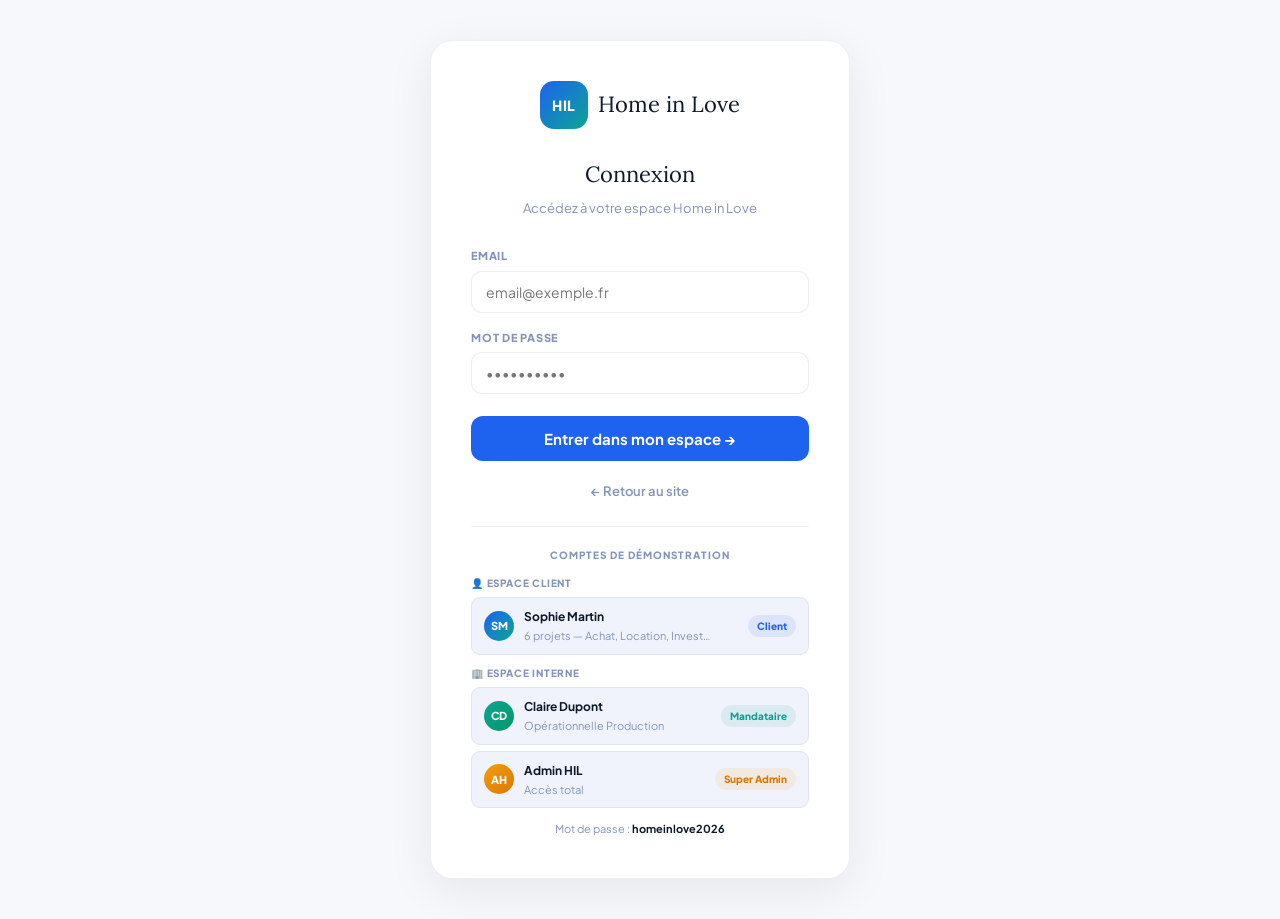
==== commit e9465515: "Update dashboard.html" ====
--- a/dashboard.html
+++ b/dashboard.html
@@ -161,7 +161,7 @@
       <div style="font-size:18px;font-weight:700">+33 6 98 76 54 32</div>
       <div style="font-size:13px;color:var(--muted);margin-top:4px"><a href="/cdn-cgi/l/email-protection" class="__cf_email__" data-cfemail="a6c9d6d5e6cec9cbc3cfc8cac9d0c388c0d4">[email&#160;protected]</a></div>
     </div>
-    <button class="btn-modal-primary" onclick="closeModal('expertModal')>Fermer</button>
+    <button class="btn-modal-primary" onclick="closeModal('expertModal')">Fermer</button>
   </div>
 </div>
 
